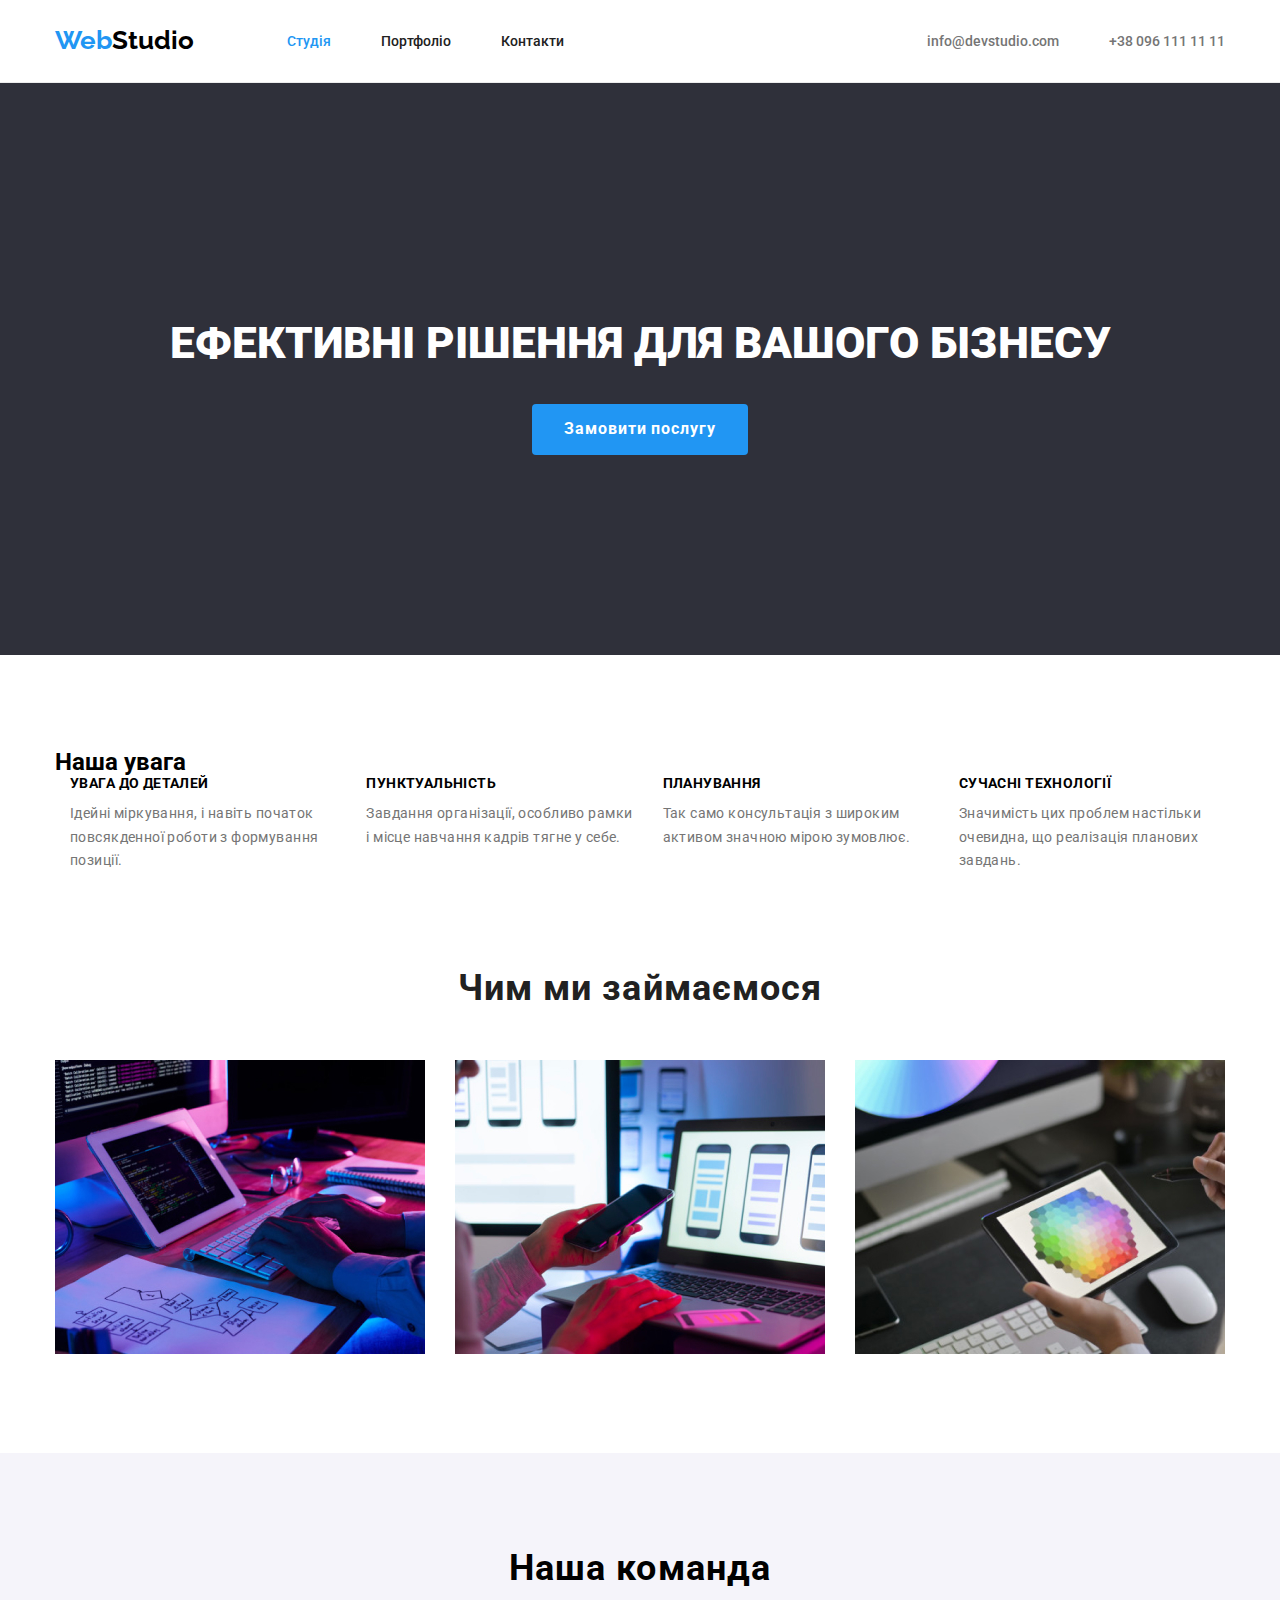
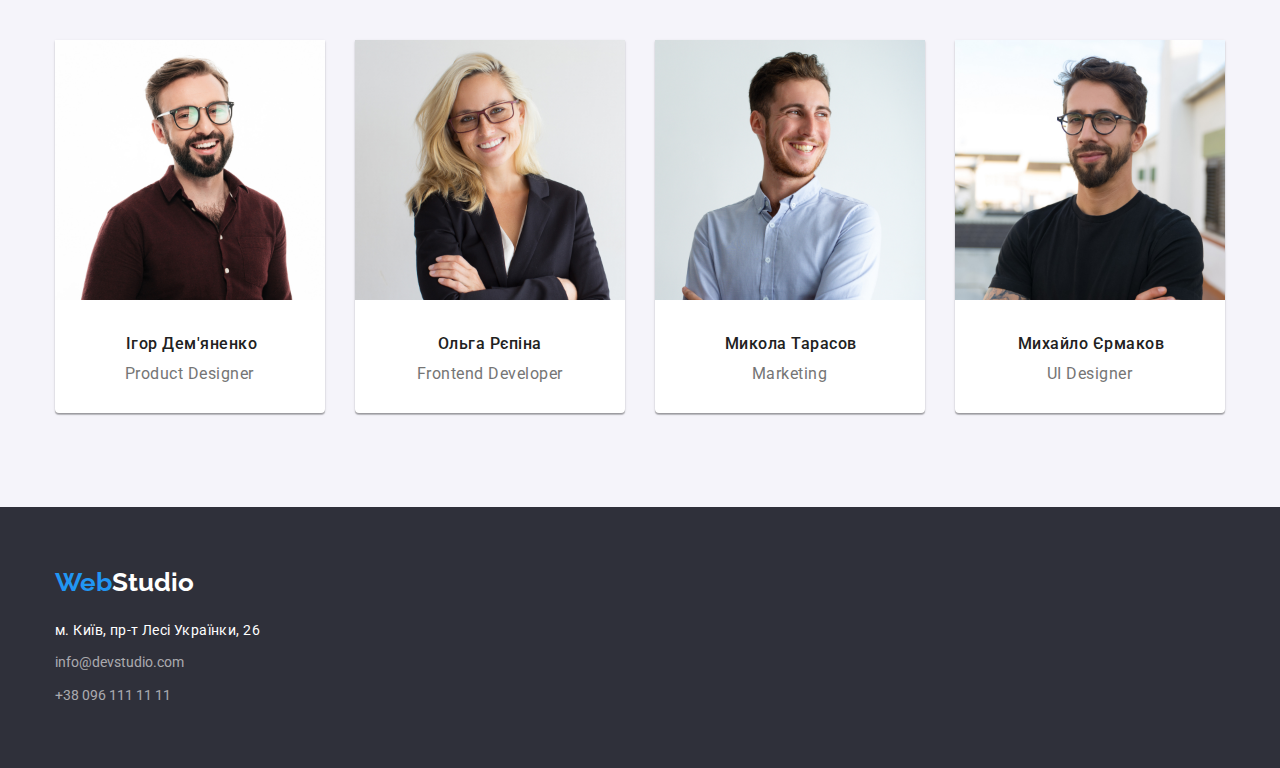
==== index.html @ 16c8bf9c "дз" ====
<!DOCTYPE html>
<html lang="uk">
<head>
    <meta charset="UTF-8">
    <meta http-equiv="X-UA-Compatible" content="IE=edge">
    <meta name="viewport" content="width=device-width, initial-scale=1.0">
    <title>Студия</title>
    <link rel="preconnect" href="https://fonts.googleapis.com">
    <link rel="preconnect" href="https://fonts.gstatic.com" crossorigin>
    <link href="https://fonts.googleapis.com/css2?family=Raleway:wght@700&family=Roboto:wght@400;500;700;900&display=swap" rel="stylesheet">
    <link rel="stylesheet" href="https://cdnjs.cloudflare.com/ajax/libs/modern-normalize/1.1.0/modern-normalize.min.css">
    <link rel="stylesheet" href="./css/styles.css">
</head>
<body>
    <header class="header">
        <div class="main-div container">
        <nav class="main-nav">
        <a href="./index.html" class="logo link"><span class="logo-web">Web</span>Studio</a>
        <ul class="header-button list">
            <li>
                <a href="" class="link current">Студія</a>
            </li>
            <li>
                <a href="./portfolio.html" class="link">Портфоліо</a>
            </li>
            <li>
                <a href="" class="link">Контакти</a>
            </li>
        </ul>
        </nav>
        <ul class="header-button-nomber list">
            <li class="item"><a href="mailto:info@devstudio.com" class="button-gmail link">info@devstudio.com</a></li>
            <li class="item"><a href="tel:+380961111111" class="button-nomber link">+38 096 111 11 11</a></li>
        </ul>
    </div>
    </header>
    <main>
            <section class="section-business">
                <div class="container">
                <h1 class="business-header">Ефективні рішення для вашого бізнесу</h1>
                <button type="button" class="business-button">Замовити послугу</button>
            </div>
            </section>
        <section class="section-discraption">
            <div class="container">
            <h2>Наша увага</h2>
            <ul class="feature list">
                <li>
                    <h3 class="details">УВАГА ДО ДЕТАЛЕЙ</h3>
                    <p class="descriptionhtml">Ідейні міркування, і  навіть початок
                     повсякденної роботи з формування 
                     позиції.</p>
                </li>
                <li>
                    <h3 class="details">ПУНКТУАЛЬНІСТЬ</h3>
                    <p class="descriptionhtml">Завдання організації, особливо рамки і місце навчання кадрів тягне у себе.</p>                    
                </li>
                <li>
                    <h3 class="details">ПЛАНУВАННЯ</h3>
                    <p class="descriptionhtml">Так само консультація з широким активом значною мірою зумовлює.</p>
                </li>
                <li>
                    <h3 class="details">СУЧАСНІ ТЕХНОЛОГІЇ</h3>
                    <p class="descriptionhtml">Значимість цих проблем настільки очевидна, що реалізація планових завдань.</p>
                </li>
            </ul>
        </div>
        </section>
        <section class="foto-works">
            <div class="container">
            <h2 class="about-us">Чим ми займаємося</h2>
            <ul class="section-foto-works list">
                <li><img class="our-team-person-image" src="./img/box1.jpg" alt="Написання сайту" height="294" width="370"></li>
                <li><img src="./img/img.jpg" alt="Дізайн" height="294" width="370"></li>
                <li><img src="./img/box3.jpg" alt="Дізайн фото" height="294" width="370"></li>
            </ul>
            </div>
        </section>
        <section class="section-team section">
            <div class="container">
            <h2 class="our-team">Наша команда</h2>
            <ul class="foto-team list">
                <li>
                    <img src="./img/img3.jpg" alt="Ігор Дем'яненко" class="team-foto" width="270" height="260">
                    <h3 class="name1">Ігор Дем'яненко</h3>
                    <p class="name-description1">Product Designer</p>
                </li>
                <li>
                    <img src="./img/img23.jpg" alt="Ольга Рєпіна" class="team-foto" width="270" height="260">
                    <h3 class="name2">Ольга Рєпіна</h3>
                    <p class="name-description2">Frontend Developer</p>    
                </li>
                <li>
                    <img src="./img/img2.jpg" alt="Микола Тарасов" class="team-foto" width="270" height="260">
                    <h3 class="name3">Микола Тарасов</h3>
                    <p class="name-description3">Marketing</p>
                </li>
                <li>
                    <img src="./img/img4.jpg" alt="Михайло Єрмаков" class="team-foto" width="270" height="260">
                    <h3 class="name4">Михайло Єрмаков</h3>
                    <p class="name-description4">UI Designer</p>
                </li>
            </ul>
        </div>
        </section> 
    </main> 
    <footer class="footer-backgraund-color">
        <div class="container">
        <a href="./index.html" class="logo-two link"><span class="logo-web">Web</span>Studio</a>
        <address class="address-foter-html">
            <ul class="hover-address list">
                <li class="strit-html"><a href="" class="address-strit link">м. Київ, пр-т Лесі Українки, 26</a></li>    
                <li class="mail-html"><a href="mailto:info@devstudio.com" class="address link">info@devstudio.com</a></li>    
                <li class="num-html"><a href="tel:+380961111111" class="address-num link">+38 096 111 11 11</a></li>    
            </ul>
        </address>
        </div>
    </footer>
</body>
</html>
---- css/styles.css ----
:root {
    --primary-text-color: #212121;
    --hover-focus-color: #2196F3;
    --link-text-color: #757575;
    --description-text-color: #212121;
    --logo-text-color: #000000;
    --footer-backgraund-color: #2F303A;
    --primary-backgraund-color: #ffff;
    --addres-number-color: #FFFFFF99;
    --center-button-color: rgba(33, 150, 243, 1);
    --center-button-backgraund: #F5F4FA;
    --button--color: #188CE8;
    --line--header : #ECECEC;
    --card--laine : #EEEEEE;
}

/* oll */
a
h1,
h2,
h3,
h4,
h5,
h6,
p,
ul,
li {
    margin-top: 0;
    margin-bottom: 0;
}


.container {
    margin-left: auto;
    margin-right: auto;
    width: 1200px; 
    padding-left: 15px;
    padding-right: 15px;    
}


.section {
    padding-top: 94px;
    padding-bottom: 94px;
}



/* body */


body {
    background-color: var(--primary-backgraund-color);
    font-family: 'Roboto', sans-serif;
    color: var(--h2-text-color);
}



.header-button .link {
    display: block;
    padding-top: 32px;
    padding-bottom: 32px;
}


.link {
    text-decoration: none;    
}


.list {
    list-style: none;
}


/* footer */


.address-mail-partfolio {
    font-size: 14px;
    line-height: 1.7;
    color: var(--addres-number-color);
}


.address {
    font-size: 14px;
    line-height: 1.7;
    color: var(--addres-number-color);
}

.mail-partfolio {
    margin-bottom: 9px;
}



.address-num-partfolio {
    font-size: 14px;
    line-height: 1.7;
    color: var(--addres-number-color);
}



.address-footer {
    margin-top: 20px;                                                                                                                              
}



.address-strit {
    color: var(--primary-backgraund-color);
}


.hover-address :hover , .hover-address :focus{
    color: var(--hover-focus-color);
}

.hover-address {
    font-style: normal;
    padding-left: 0;
}


.address-portfolio {
    margin-bottom: 9px;
}


.address-foter-html {
    margin-top: 20px;
}


.strit-html {
    margin-bottom: 9px;
}



.mail-html {
    margin-bottom: 9px;
}




.address-strit {
    font-size: 14px;
    line-height: 24px;
    letter-spacing: 0.03em; 

}

.address-strit :focus{
    color: var(--hover-focus-color);
}


.button-nomber link {
    padding-left: 50px;
 }



/* center */


.foto-portfolio {
    margin-bottom: 0;
    box-sizing: content-box;
}





.center-button {
    text-align: center;
    margin-bottom: 50px;
    display: flex;
    justify-content: center;
    padding-left: 0;
}



.center-button li {
    margin-right: 8px;
}



.center-button li:last-child {
    margin-right: 0;
}



.center-button button:hover , .center-button button:focus{
    background: var(--hover-focus-color);
    color: var(--primary-backgraund-color);
}



.profession {
    font-size: 16px;
    line-height: 1.9;
    color: var(--link-text-color);
}


.buttonn1 {
    color: var(--primary-backgraund-color);
    background-color: var(--hover-focus-color);
    font-weight: 500;
    font-size: 16px;
    line-height: 1.6;
    text-align: center;
    letter-spacing: 0.03em; 
    border-radius: 4px;
    padding: 6px 25px;
    border: 0px;
}


.buttonn2 {
    color: var(--description-text-color);
    background-color: var(--center-button-backgraund);
    font-weight: 500;
    font-size: 16px;
    line-height: 1.6;
    text-align: center;
    letter-spacing: 0.03em; 
    border-radius: 4px;
    padding: 6px 22px;
    border: 0px;
}


.buttonn3 {
    color: var(--description-text-color);
    background-color: var(--center-button-backgraund);
    font-weight: 500;
    font-size: 16px;
    line-height: 1.6;
    text-align: center;
    letter-spacing: 0.03em; 
    border-radius: 4px;
    padding: 6px 22px;
    border: 0px;
}

.buttonn4 {
    color: var(--description-text-color);
    background-color: var(--center-button-backgraund);
    font-weight: 500;
    font-size: 16px;
    line-height: 1.6;
    text-align: center;
    letter-spacing: 0.03em; 
    border-radius: 4px;
    padding: 6px 22px;
    border: 0px;
}


.buttonn5 {
    color: var(--description-text-color);
    background-color: var(--center-button-backgraund);
    font-weight: 500;
    font-size: 16px;
    line-height: 1.6;
    text-align: center;
    letter-spacing: 0.03em; 
    border-radius: 4px;
    padding: 6px 22px;
    border: 0px;
}



.description {
    font-weight: 700;
    font-size: 18px;
    line-height: 2;
    margin-bottom: 4px;
}





.main-section {
    padding-top: 94px;
    padding-bottom: 94px;
}


/* header */


.header-lain {
    border-bottom: 1px solid var(--line--header);
}


.header {
    border-bottom: 1px solid var(--line--header);
}




.button-nomber {
    color: var(--link-text-color);
    margin-left: 50px;
}


.button-gmail {
    color: var(--link-text-color);
}


.header-button a {
    font-weight: 500;
    font-size: 14px;
    line-height: 1.2;
    color: var(--description-text-color);
}

.header-button {
    display: flex;
    padding-left: 0;
    margin-left: 93px;
}







.header-button-nomber .item {
    padding-bottom: 32px;
    padding-top: 32px;
}





.header-button li:first-child {
    margin-left: 93px;
}


.header-button li {
    margin-left: 50px;
}


.header-button li:last-child {
    margin-right: 0px;
}


.header-button li:first-child {
    margin-left: 0;
}



.header-button :hover , .header-button :focus{
    color: var(--hover-focus-color);
}


.header-button .link.current {
    color: var(--hover-focus-color); 
}


.header-button-nomber a {
    font-weight: 500;
    font-size: 14px;
    line-height: 1.2;
}


.header-button-nomber2 a {
    font-weight: 500;
    font-size: 14px;
    line-height: 1.2;
}


.header-button-nomber {
    display: flex;
    margin-left: auto;
    padding-left: 0;

}


.header-button-nomber2 {
    display: flex;
    margin-left: auto;
    padding-left: 0;
    padding-top: 32px;
}

.header-button-nomber2 :hover , .header-button-nomber2 :focus {
    color: var(--hover-focus-color);
}

.header-button-nomber:first-child {
    padding-left: 0;
}


.header-button-nomber :hover , .header-button-nomber :focus{
    color: var(--hover-focus-color);
}



.test-conteiner {
    display: flex;
    flex-wrap: wrap;
    padding-left: 0;
}



.test-conteiner li:nth-child(n + 7) {
    margin-bottom: 0;
}




.test-conteiner li:nth-child(3n) {
    margin-right: 0;
}



.test-conteiner li {
    margin-right: 30px;
    width: calc((100% - 60px) / 3);
    width: 370px;
    margin-bottom: 30px;
    margin-right: 30px;
}







/* main nav */

.main-nav {
    display: flex;
    align-items: center;
    padding-left: 0;
}




.main-nav2 {
    display: flex;
    align-items: center;
    margin-left: auto;
    margin-top: 32px;
}


.main-div {
    display: flex;
}






/* logo */

.logo {
    font-weight: 700;
    font-size: 26px;
    line-height: 1.2;
    color:var(--logo-text-color);
    font-family: Raleway;
    padding-top: 24px;
    padding-bottom: 25px;
    display: block;
}

.logo-two {
    font-weight: 700;
    font-size: 26px;
    line-height: 1.2;
    color: var(--primary-backgraund-color);
    font-family: Raleway;
    margin-bottom: 20px;
}


.logo-web {
    color: var(--hover-focus-color);
}


/* INDEX.HTML */



.business {
    font-weight: 900;
    font-size: 44px;
    line-height: 1.4;
    color: var(--primary-backgraund-color) ;
    text-transform: uppercase;
}

/* feature */


.feature {
    display: flex;
    margin-left: 15px;
    padding-left: 0;
}




.feature li:last-child {
   margin-right: 0px;
}






.feature li {
    width: 270px;
    margin-right: 30px;
    justify-content: space-between;
}



.business-header {
    font-weight: 900;
    font-size: 44px;
    line-height: 1.4;
    color: var(--primary-backgraund-color) ;
    text-transform: uppercase;
    margin-bottom: 30px;
}



.section-business {
    background-color: var(--footer-backgraund-color);
    padding-bottom: 200px;
    text-align: center;
    padding-top: 200px;
}


.business-button {
    text-align: center;
    color: var(--primary-backgraund-color);
    background-color: var(--hover-focus-color);
    outline: none;
    font-weight: 700;
    font-size: 16px;
    line-height: 1.9;
    align-items: center;
    letter-spacing: 0.06em; 
    border-radius: 4px;
    min-width: 216px;
    padding: 10px 32px;
    border: 0px;
}


.business-button:hover , .business-button:focus {
    background-color: var(--button--color);
    color: var(--primary-backgraund-color);
}


.details {
    font-weight: 700;
    font-size: 14px;
    line-height: 1.1;
    letter-spacing: 0.03em;
    margin-bottom: 10px;
}


.descriptionhtml {
    font-size: 14px;
    line-height: 1.7;
    letter-spacing: 0.03em;
    color: var(--link-text-color);
}


.about-us {
    font-weight: 700;
    font-size: 36px;
    line-height: 1.2;
    text-align: center;
    letter-spacing: 0.03em;
    color: var(--description-text-color); 
    margin-bottom: 50px;
}


.our-team {
    font-weight: 700;
    font-size: 36px;
    line-height: 1.2;
    text-align: center;
    letter-spacing: 0.03em; 
    margin-bottom: 50px;
}





.name1 {
    font-weight: 500;
    font-size: 16px;
    line-height: 1.2;
    letter-spacing: 0.03em; 
    color: var(--description-text-color);
    margin-bottom: 10px;
    padding-left: 71px;
}


.name2 {
    font-weight: 500;
    font-size: 16px;
    line-height: 1.2;
    letter-spacing: 0.03em; 
    color: var(--description-text-color);
    margin-bottom: 10px;
    padding-left: 83px;
}


.name3 {
    font-weight: 500;
    font-size: 16px;
    line-height: 1.2;
    letter-spacing: 0.03em; 
    color: var(--description-text-color);
    margin-bottom: 10px;
    padding-left: 70px;
}


.name4 {
    font-weight: 500;
    font-size: 16px;
    line-height: 1.2;
    letter-spacing: 0.03em; 
    color: var(--description-text-color);
    margin-bottom: 10px;
    padding-left: 63px;
}





.name-description1 {
    font-size: 16px;
    line-height: 1.2;
    letter-spacing: 0.03em; 
    color: var(--link-text-color);
    padding-bottom: 30px;
    padding-left: 70px;
}



.name-description2 {
    font-size: 16px;
    line-height: 1.2;
    letter-spacing: 0.03em; 
    color: var(--link-text-color);
    padding-bottom: 30px;
    padding-left: 62px;
}



.name-description3 {
    font-size: 16px;
    line-height: 1.2;
    letter-spacing: 0.03em; 
    color: var(--link-text-color);
    padding-bottom: 30px;
    padding-left: 97px;
}



.name-description4 {
    font-size: 16px;
    line-height: 1.2;
    letter-spacing: 0.03em; 
    color: var(--link-text-color);
    padding-bottom: 30px;
    padding-left: 92px;
}


.section-team {
    background-color: var(--center-button-backgraund);
}



.foto-works {
    margin-bottom: 0;
    padding-top: 47px;
    padding-bottom: 94px;
}



.foto-team {
    display: flex;
    flex-direction: row;
    padding-left: 0;

    justify-content: center;
}





.foto-team li {
    margin-right: 30px;
    background-color: var(--primary-backgraund-color);
    justify-content: center;
    border-radius: 0px 0px 4px 4px;
    box-shadow: 0px 1px 3px rgba(0, 0, 0, 0.12), 0px 1px 1px rgba(0, 0, 0, 0.14), 0px 2px 1px rgba(0, 0, 0, 0.2);
}



.foto-team li:last-child {
    margin-right: 0;
}



.foto-team li:first-child {
    padding-left: 0px;
}



.team-foto {
    margin-bottom: 30px;
}


.address-num {
    font-size: 14px;
    line-height: 1.7;
    color: var(--addres-number-color);
}


.footer-backgraund-color {
    background-color: var(--footer-backgraund-color);
    padding-top: 60px;
    padding-bottom: 60px;
}


.section-foto-works {
    flex-direction: row;
    display: flex;

    padding-left: 0;

    justify-content: center;
}

.section-foto-works li {
    margin-left: 30px;
}



.section-foto-works li:first-child {
    margin-left: 0px;
}



.section-discraption {
    padding-top: 94px;
    padding-bottom: 47px;
}




.card-description {
    border-bottom: 1px solid #EEEEEE;
    border-right: 1px solid #EEEEEE;
    border-left: 1px solid #EEEEEE;
    margin-top: 0;
    padding-right: 24px;
    padding-left: 24px;
    padding-bottom: 20px;
    padding-top: 20px;
}
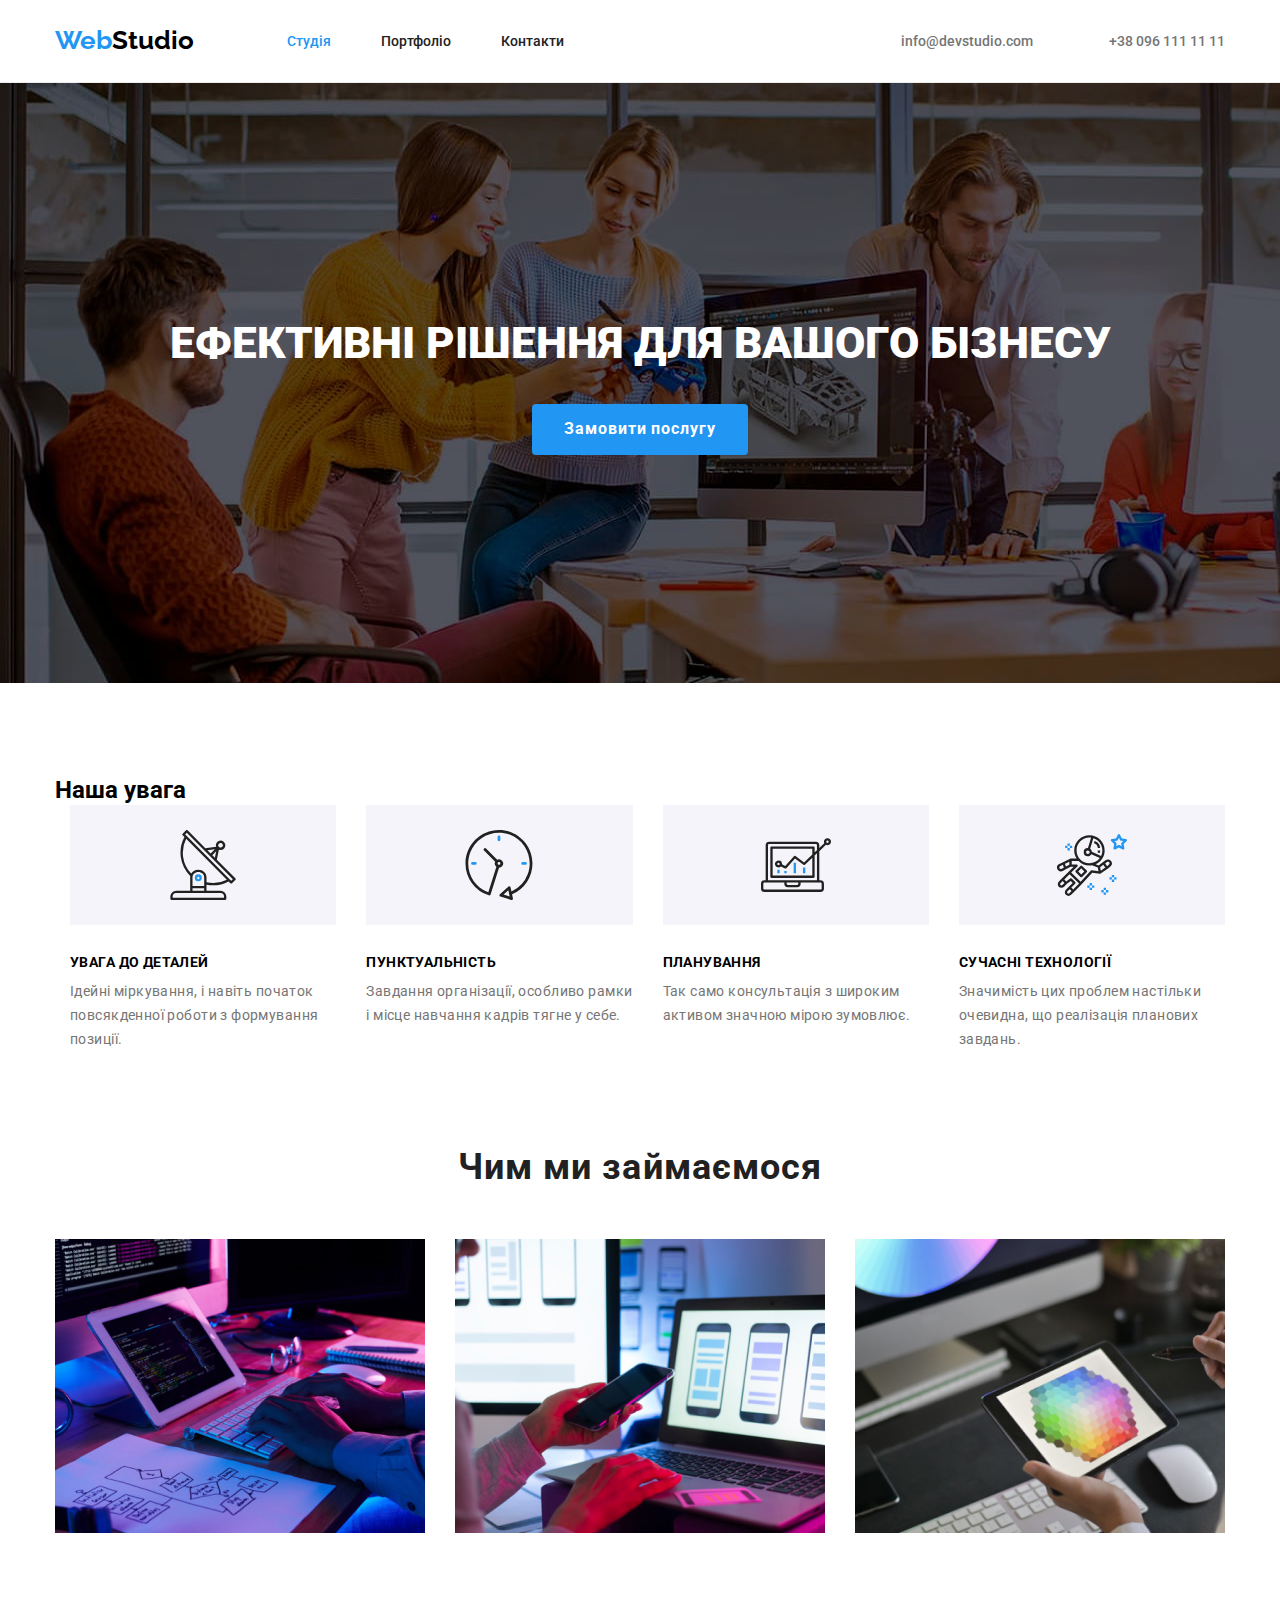
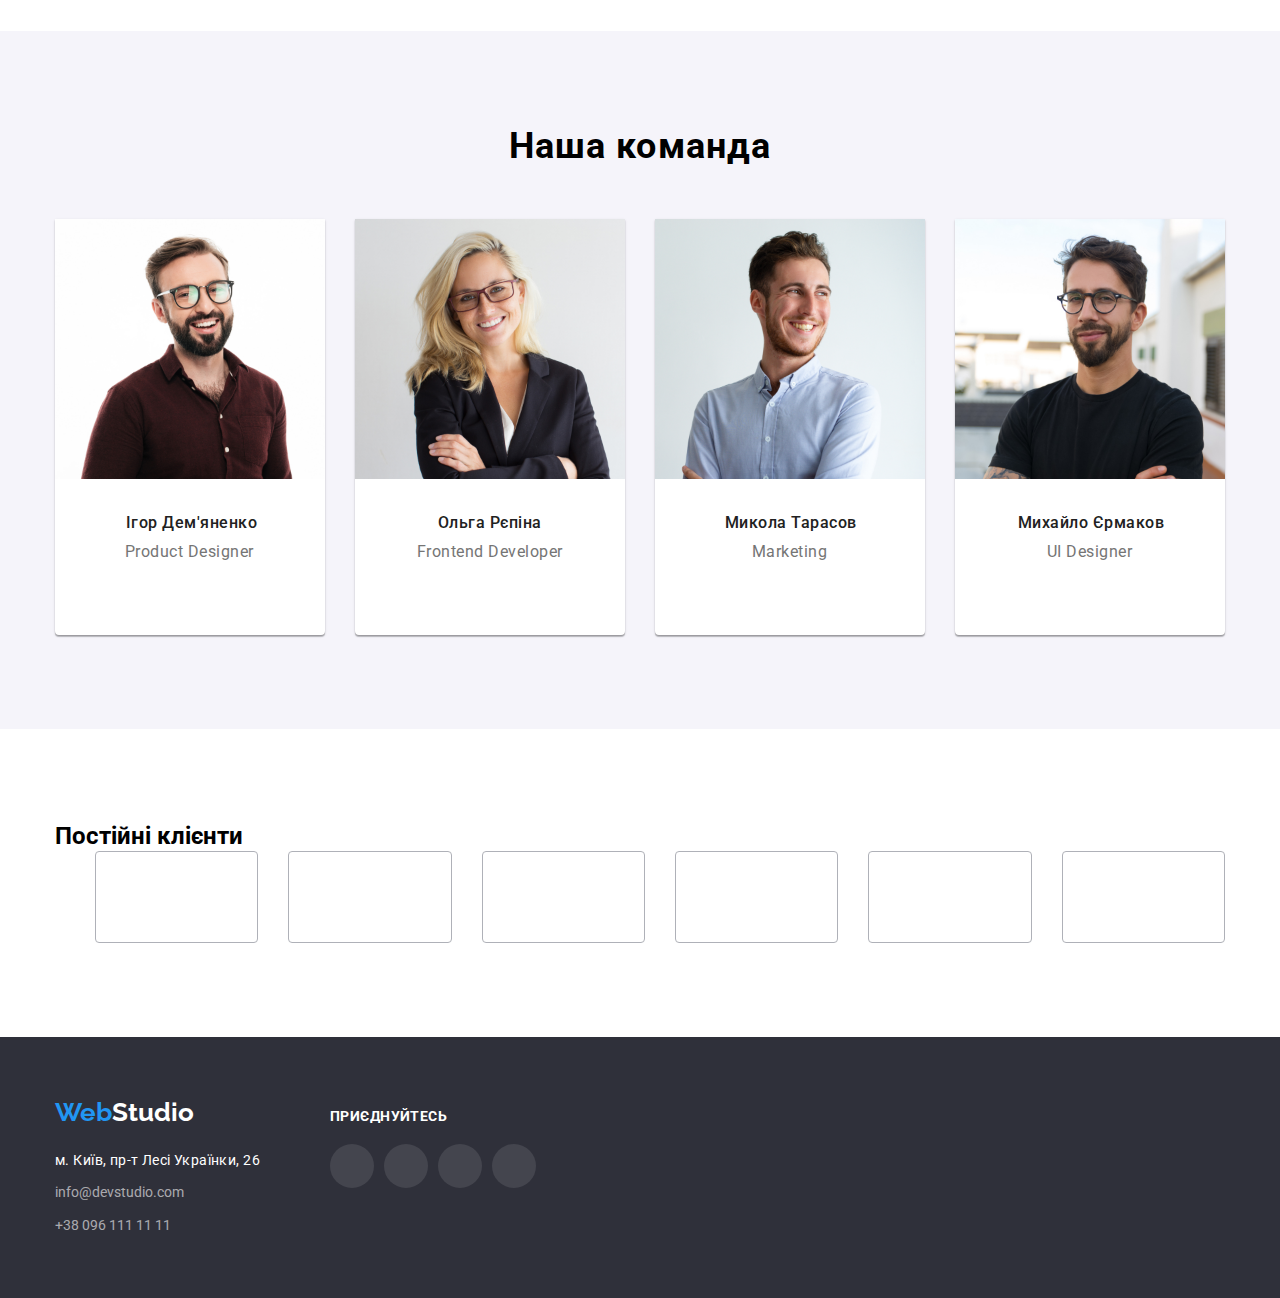
==== commit 87b23310: "дз" ====
--- a/index.html
+++ b/index.html
@@ -29,8 +29,8 @@
         </ul>
         </nav>
         <ul class="header-button-nomber list">
-            <li class="item"><a href="mailto:info@devstudio.com" class="button-gmail link">info@devstudio.com</a></li>
-            <li class="item"><a href="tel:+380961111111" class="button-nomber link">+38 096 111 11 11</a></li>
+            <li class="item"><a href="mailto:info@devstudio.com" class="button-gmail link"><span class="icon"></span> info@devstudio.com</a></li>
+            <li class="item"><a href="tel:+380961111111" class="button-nomber link"><span class="icon"></span>+38 096 111 11 11</a></li>
         </ul>
     </div>
     </header>
@@ -45,21 +45,21 @@
             <div class="container">
             <h2>Наша увага</h2>
             <ul class="feature list">
-                <li>
+                <li class="list-item1">
                     <h3 class="details">УВАГА ДО ДЕТАЛЕЙ</h3>
                     <p class="descriptionhtml">Ідейні міркування, і  навіть початок
                      повсякденної роботи з формування 
                      позиції.</p>
                 </li>
-                <li>
+                <li class="list-item2">
                     <h3 class="details">ПУНКТУАЛЬНІСТЬ</h3>
                     <p class="descriptionhtml">Завдання організації, особливо рамки і місце навчання кадрів тягне у себе.</p>                    
                 </li>
-                <li>
+                <li class="list-item3">
                     <h3 class="details">ПЛАНУВАННЯ</h3>
                     <p class="descriptionhtml">Так само консультація з широким активом значною мірою зумовлює.</p>
                 </li>
-                <li>
+                <li class="list-item4">
                     <h3 class="details">СУЧАСНІ ТЕХНОЛОГІЇ</h3>
                     <p class="descriptionhtml">Значимість цих проблем настільки очевидна, що реалізація планових завдань.</p>
                 </li>
@@ -84,28 +84,155 @@
                     <img src="./img/img3.jpg" alt="Ігор Дем'яненко" class="team-foto" width="270" height="260">
                     <h3 class="name1">Ігор Дем'яненко</h3>
                     <p class="name-description1">Product Designer</p>
+                    <ul class="icon-team">
+                    <li>
+                        <svg class="icon-discraib">
+                        <use href="./img/icons.svg/symbol-defs.svg#icon-instagram-2"></use>
+                        </svg>
+                    </li>
+                    <li>
+                        <svg class="icon-discraib">
+                            <use href="./img/icons.svg/symbol-defs.svg#icon-twitter"></use>
+                        </svg>
+                    </li>
+                    <li>
+                        <svg class="icon-discraib">
+                            <use href="./img/icons.svg/symbol-defs.svg#icon-facebook"></use>
+                        </svg>
+                    </li>
+                    <li>
+                        <svg class="icon-discraib">
+                            <use href="./img/icons.svg/symbol-defs.svg#icon-linkedin"></use>
+                        </svg>
+                    </li>
+                    </ul>
                 </li>
                 <li>
                     <img src="./img/img23.jpg" alt="Ольга Рєпіна" class="team-foto" width="270" height="260">
                     <h3 class="name2">Ольга Рєпіна</h3>
-                    <p class="name-description2">Frontend Developer</p>    
+                    <p class="name-description2">Frontend Developer</p>
+                    <ul class="icon-team">
+                        <li>
+                            <svg class="icon-discraib">
+                            <use href="./img/icons.svg/symbol-defs.svg#icon-instagram-2"></use>
+                            </svg>
+                        </li>
+                        <li>
+                            <svg class="icon-discraib">
+                                <use href="./img/icons.svg/symbol-defs.svg#icon-twitter"></use>
+                            </svg>
+                        </li>
+                        <li>
+                            <svg class="icon-discraib">
+                                <use href="./img/icons.svg/symbol-defs.svg#icon-facebook"></use>
+                            </svg>
+                        </li>
+                        <li>
+                            <svg class="icon-discraib">
+                                <use href="./img/icons.svg/symbol-defs.svg#icon-linkedin"></use>
+                            </svg>
+                        </li>
+                        </ul>
                 </li>
                 <li>
                     <img src="./img/img2.jpg" alt="Микола Тарасов" class="team-foto" width="270" height="260">
                     <h3 class="name3">Микола Тарасов</h3>
                     <p class="name-description3">Marketing</p>
+                    <ul class="icon-team">
+                        <li>
+                            <svg class="icon-discraib">
+                            <use href="./img/icons.svg/symbol-defs.svg#icon-instagram-2"></use>
+                            </svg>
+                        </li>
+                        <li>
+                            <svg class="icon-discraib">
+                                <use href="./img/icons.svg/symbol-defs.svg#icon-twitter"></use>
+                            </svg>
+                        </li>
+                        <li>
+                            <svg class="icon-discraib">
+                                <use href="./img/icons.svg/symbol-defs.svg#icon-facebook"></use>
+                            </svg>
+                        </li>
+                        <li>
+                            <svg class="icon-discraib">
+                                <use href="./img/icons.svg/symbol-defs.svg#icon-linkedin"></use>
+                            </svg>
+                        </li>
+                        </ul>
                 </li>
                 <li>
                     <img src="./img/img4.jpg" alt="Михайло Єрмаков" class="team-foto" width="270" height="260">
                     <h3 class="name4">Михайло Єрмаков</h3>
                     <p class="name-description4">UI Designer</p>
+                    <ul class="icon-team">
+                        <li>
+                            <svg class="icon-discraib">
+                            <use href="./img/icons.svg/symbol-defs.svg#icon-instagram-2"></use>
+                            </svg>
+                        </li>
+                        <li>
+                            <svg class="icon-discraib">
+                                <use href="./img/icons.svg/symbol-defs.svg#icon-twitter"></use>
+                            </svg>
+                        </li>
+                        <li>
+                            <svg class="icon-discraib">
+                                <use href="./img/icons.svg/symbol-defs.svg#icon-facebook"></use>
+                            </svg>
+                        </li>
+                        <li>
+                            <svg class="icon-discraib">
+                                <use href="./img/icons.svg/symbol-defs.svg#icon-linkedin"></use>
+                            </svg>
+                        </li>
+                        </ul>
                 </li>
             </ul>
         </div>
         </section> 
+        <section class="icon-section section">
+            <div class="container">
+            <h2 class="icon-discraption">Постійні клієнти</h2>
+            <ul class="icon-main">
+                <li class="icon-main">
+                        <svg>
+                            <use href="./img/icons.svg/group2.svg#group2"></use>
+                        </svg>
+                </li>
+                <li class="icon-main">
+                        <svg>
+                            <use href="./img/icons.svg/group.svg#group"></use>
+                        </svg>
+                </li>
+                <li class="icon-main">
+                        <svg>
+                            <use href="./img/icons.svg/group3.svg#group3"></use>
+                        </svg>
+                </li>
+                <li class="icon-main">
+                        <svg>
+                            <use href="./img/icons.svg/group4.svg#group4"></use>
+                        </svg>
+                    </button>
+                </li>
+                <li class="icon-main">
+                        <svg>
+                            <use href="./img/icons.svg/group5.svg#group5"></use>
+                        </svg>
+                </li>
+                <li class="icon-main">
+                        <svg>
+                            <use href="./img/icons.svg/group6.svg#group6"></use>
+                        </svg>
+                </li>
+            </ul>
+            </div>
+        </section>
     </main> 
     <footer class="footer-backgraund-color">
         <div class="container">
+            <div>
         <a href="./index.html" class="logo-two link"><span class="logo-web">Web</span>Studio</a>
         <address class="address-foter-html">
             <ul class="hover-address list">
@@ -114,6 +241,45 @@
                 <li class="num-html"><a href="tel:+380961111111" class="address-num link">+38 096 111 11 11</a></li>    
             </ul>
         </address>
+            </div>
+            <div>
+        <section class="icon-head">
+            <ul class="icon-content1">
+                <li class="icon-item1">
+                <h4 class="icon-text">приєднуйтесь</h4>
+                </li>
+            </ul>    
+            <ul class="icon-content2">
+                <li class="icon-item">
+                    <button class="icon-button">
+                    <svg class="icon-wapper1">
+                        <use class="iconss" href="./img/icons.svg/symbol-defs.svg#icon-instagram-2"></use>
+                    </svg>
+                    </button>
+                </li>
+                <li class="icon-item">
+                    <button class="icon-button">
+                    <svg class="icon-wapper2">
+                        <use href="./img/icons.svg/symbol-defs.svg#icon-twitter"></use>
+                    </svg>
+                </li>
+                <li class="icon-item">
+                    <button class="icon-button">
+                    <svg class="icon-wapper3">
+                        <use href="./img/icons.svg/symbol-defs.svg#icon-facebook"></use>
+                    </svg>
+                    </button>
+                </li>
+                <li class="icon-item">
+                    <button class="icon-button">
+                    <svg class="icon-wapper4">
+                        <use href="./img/icons.svg/symbol-defs.svg#icon-linkedin"></use>
+                    </svg>
+                    </button>
+                </li>
+            </ul>
+        </section>
+        </div>
         </div>
     </footer>
 </body>
--- a/css/styles.css
+++ b/css/styles.css
@@ -57,6 +57,7 @@
 
 
 
+
 .header-button .link {
     display: block;
     padding-top: 32px;
@@ -192,7 +193,9 @@
     margin-right: 8px;
 }
 
-
+.center-button li button:hover, .center-button li button:focus {
+box-shadow: 0px 3px 1px rgba(0, 0, 0, 0.1), 0px 1px 2px rgba(0, 0, 0, 0.08), 0px 2px 2px rgba(0, 0, 0, 0.12);
+}
 
 .center-button li:last-child {
     margin-right: 0;
@@ -225,6 +228,7 @@
     border-radius: 4px;
     padding: 6px 25px;
     border: 0px;
+    box-shadow: 0px 3px 1px rgba(0, 0, 0, 0.1), 0px 1px 2px rgba(0, 0, 0, 0.08), 0px 2px 2px rgba(0, 0, 0, 0.12);
 }
 
 
@@ -301,6 +305,52 @@
 }
 
 
+
+.list-item1::before {
+    display: block;
+    content: "";
+    height: 120px;
+    background-image: url(../img/icons.svg/Group1.svg);
+    background-repeat: no-repeat;
+    background-position: center;
+    background-color: var(--center-button-backgraund);
+    padding: 25px 102px;
+}
+
+.list-item2::before {
+    display: block;
+    content: "";
+    height: 120px;
+    background-image: url(../img/icons.svg/clock\ 1.svg);
+    background-repeat: no-repeat;
+    background-position: center;
+    background-color: var(--center-button-backgraund);
+    padding: 25px 102px;
+}
+
+.list-item3::before {
+    display: block;
+    content: "";
+    height: 120px;
+    background-image: url(../img/icons.svg/diagram\ 1.svg);
+    background-repeat: no-repeat;
+    background-position: center;
+    background-color: var(--center-button-backgraund);
+    padding: 33px 100px;
+}
+
+.list-item4::before {
+    display: block;
+    content: "";
+    height: 120px;
+    background-image: url(../img/icons.svg/astronaut\ 1.svg);
+    background-repeat: no-repeat;
+    background-position: center;
+    background-color: var(--center-button-backgraund);
+    padding: 25px 100px;
+}
+
+
 /* header */
 
 
@@ -319,11 +369,13 @@
 .button-nomber {
     color: var(--link-text-color);
     margin-left: 50px;
+    align-items: center;
 }
 
 
 .button-gmail {
     color: var(--link-text-color);
+    align-items: center;
 }
 
 
@@ -461,8 +513,42 @@
 
 
 
-
-
+.test-conteiner li:hover {
+    box-shadow: 0px 1px 1px rgba(0, 0, 0, 0.12), 0px 4px 4px rgba(0, 0, 0, 0.06), 1px 4px 6px rgba(0, 0, 0, 0.16);
+}
+
+
+/* Icon */
+
+.button-nomber .icon {
+    width: 16px;
+    height: 12px;
+    display: inline-block;
+    background-image: url(../img/icons.svg/smartphone.svg#smartphone);
+    background-repeat: no-repeat;
+    background-size: contain;
+    margin-right: 10px;
+}
+
+.button-gmail .icon {
+    width: 16px;
+    height: 12px;
+    display: inline-block;
+    background-repeat: no-repeat;
+    margin-right: 10px;
+    background-image: url(../img/icons.svg/maill.svg#maill);
+    background-size: contain;
+    align-items: center;
+}
+
+/* .button-gmail .icon:hover, .button-gmail .icon:focus {
+    color: var(--hover-focus-color);
+}
+
+
+.button-nomber .icon:hover, .button-nomber .icon:focus {
+    color: var(--hover-focus-color);
+} */
 
 
 /* main nav */
@@ -574,10 +660,20 @@
 
 
 .section-business {
-    background-color: var(--footer-backgraund-color);
     padding-bottom: 200px;
     text-align: center;
     padding-top: 200px;
+    background-color: var(--footer-backgraund-color);
+    background-image: linear-gradient(to right ,
+     rgba(0,0,0,0.4) ,
+     rgba(0, 0, 0, 0.4)
+    ), url(../img/back\ ground\ hero\ chenge.jpg);
+    height: 600px;
+    max-width: 1600px;
+    margin-right: auto;
+    margin-left: auto;
+    background-repeat: no-repeat;
+    background-size: cover;
 }
 
 
@@ -610,6 +706,7 @@
     line-height: 1.1;
     letter-spacing: 0.03em;
     margin-bottom: 10px;
+    margin-top: 30px;
 }
 
 
@@ -800,6 +897,14 @@
     padding-top: 60px;
     padding-bottom: 60px;
 }
+
+
+.footer-backgraund-color .container {
+    display: flex;
+    align-items: baseline;
+    gap: 70px;
+}
+
 
 
 .section-foto-works {
@@ -840,4 +945,164 @@
     padding-left: 24px;
     padding-bottom: 20px;
     padding-top: 20px;
-}+}
+
+
+/* Icon html */
+
+.icon-head {
+    list-style: none;
+}
+
+.icon-text {
+    font-weight: 700;
+    font-size: 14px;
+    line-height: calc(16 / 14);
+    letter-spacing: 0.03em;
+    font-style: normal;
+    text-transform: uppercase;
+    color: #FFFFFF; 
+}
+
+
+
+
+
+.icon-content1 {
+    list-style: none;
+    padding-left: 0;
+}
+
+
+.icon-content2 {
+    display: flex;
+    list-style: none;
+    padding-left: 0;
+    margin-top: 20px;
+    box-sizing: border-box;
+    gap: 10px;
+}
+
+
+
+
+
+
+.icon-button {
+    width: 44px;
+    height: 44px;
+    border: none;
+    border-radius: 50%;
+    background: rgba(255, 255, 255, 0.1);
+}
+
+
+.icon-content2 .icon-item:hover, .icon-content2 .icon-item:focus {
+    background-color: var(--hover-focus-color);
+    border-radius: 50%;
+}
+
+
+
+
+
+.icon-wapper1 {
+    width: 20px;
+    height: 20px;
+    fill: var(--primary-backgraund-color);
+}
+
+.icon-wapper2 {
+    width: 20px;
+    height: 20px;
+    fill: var(--primary-backgraund-color);
+}
+
+
+.icon-wapper3 {
+    width: 20px;
+    height: 20px;
+    fill: var(--primary-backgraund-color);
+}
+
+
+.icon-wapper4 {
+    width: 20px;
+    height: 20px;
+    fill: var(--primary-backgraund-color);
+}
+
+
+
+/* icon main */
+
+
+.icon-main {
+    list-style: none;
+    display: flex;
+    gap: 30px;
+}
+
+
+.container {
+    margin-left: auto;
+    margin-right: auto;
+}
+
+.icon-main li {
+    width: 170px;
+    height: 92px;
+}
+
+
+.icon-main li svg {
+    width: 106px;
+    height: 60px;
+}
+
+
+.icon-main li {
+    border: 1px solid #AFB1B8;
+    border-radius: 4px;
+    align-items: center;
+    justify-content: space-around;
+}
+
+
+
+
+
+
+
+
+.icon-discraib {
+    width: 206px;
+    height: 44px;
+    display: flex;
+    fill: #212121;
+}
+
+.icon-team {
+    display: flex;
+    list-style: none;
+}
+
+
+.icon-team li svg {
+    width: 20px;
+    height: 20px;
+}
+
+.icon-team li{
+    box-shadow: none; 
+    width: 44px;
+    height: 44px;
+
+    margin-right: 10px;
+}
+
+
+.icon-team li svg use {
+    fill:#AFB1B8;;
+}
+
